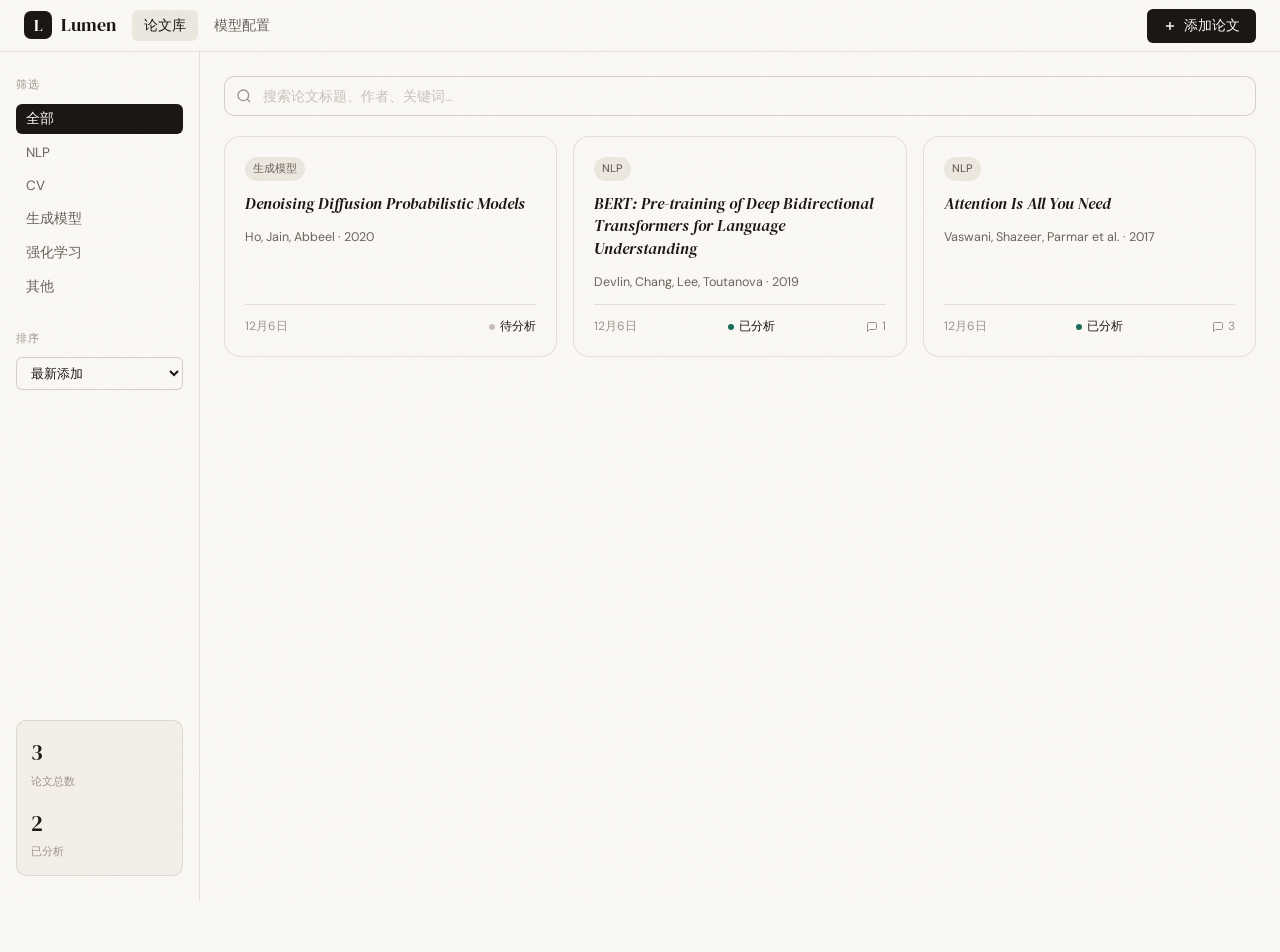
==== index.html @ 18b26f14 "Initial commit: Lumen paper reader v1 Pure vanilla HTML/CSS/JS academic paper reader with AI chat su" ====
<!DOCTYPE html>
<html lang="zh-CN">
<head>
<meta charset="UTF-8">
<meta name="viewport" content="width=device-width, initial-scale=1.0">
<title>Lumen · 论文助读</title>
<link rel="preconnect" href="https://fonts.googleapis.com">
<link rel="preconnect" href="https://fonts.gstatic.com" crossorigin>
<link href="https://fonts.googleapis.com/css2?family=DM+Serif+Display:ital@0;1&family=DM+Sans:ital,opsz,wght@0,9..40,300;0,9..40,400;0,9..40,500;1,9..40,300&display=swap" rel="stylesheet">
<link rel="stylesheet" href="css/base.css">
<link rel="stylesheet" href="css/index.css">
</head>
<body>
<div class="grain"></div>

<header class="topbar">
  <div class="logo">
    <span class="logo-mark">L</span>
    <span class="logo-text">Lumen</span>
  </div>
  <nav class="topnav">
    <a href="index.html" class="nav-link active">论文库</a>
    <a href="settings.html" class="nav-link">模型配置</a>
  </nav>
  <button class="btn-primary" onclick="openAddModal()">
    <svg width="14" height="14" viewBox="0 0 24 24" fill="none" stroke="currentColor" stroke-width="2.5"><line x1="12" y1="5" x2="12" y2="19"/><line x1="5" y1="12" x2="19" y2="12"/></svg>
    添加论文
  </button>
</header>

<main class="library-main">
  <aside class="library-sidebar">
    <div class="sidebar-section">
      <div class="sidebar-label">筛选</div>
      <div class="filter-tags" id="filterTags">
        <button class="ftag active" data-filter="all">全部</button>
        <button class="ftag" data-filter="NLP">NLP</button>
        <button class="ftag" data-filter="CV">CV</button>
        <button class="ftag" data-filter="生成模型">生成模型</button>
        <button class="ftag" data-filter="强化学习">强化学习</button>
        <button class="ftag" data-filter="其他">其他</button>
      </div>
    </div>
    <div class="sidebar-section">
      <div class="sidebar-label">排序</div>
      <select class="sort-select" id="sortSelect">
        <option value="date-desc">最新添加</option>
        <option value="date-asc">最早添加</option>
        <option value="title">标题 A→Z</option>
      </select>
    </div>
    <div class="sidebar-section stats-block">
      <div class="stat-item">
        <div class="stat-num" id="statTotal">0</div>
        <div class="stat-label">论文总数</div>
      </div>
      <div class="stat-item">
        <div class="stat-num" id="statAnalyzed">0</div>
        <div class="stat-label">已分析</div>
      </div>
    </div>
  </aside>

  <section class="library-grid-wrap">
    <div class="search-bar-wrap">
      <svg class="search-icon" width="16" height="16" viewBox="0 0 24 24" fill="none" stroke="currentColor" stroke-width="2"><circle cx="11" cy="11" r="8"/><line x1="21" y1="21" x2="16.65" y2="16.65"/></svg>
      <input type="text" class="search-input" id="searchInput" placeholder="搜索论文标题、作者、关键词…">
    </div>
    <div class="paper-grid" id="paperGrid">
      <div class="empty-state" id="emptyState" style="display:none;">
        <div class="empty-icon">
          <svg width="32" height="32" viewBox="0 0 24 24" fill="none" stroke="currentColor" stroke-width="1.5"><path d="M9 12h6M9 16h6M7 4H5a2 2 0 00-2 2v14a2 2 0 002 2h14a2 2 0 002-2V6a2 2 0 00-2-2h-2"/><rect x="9" y="2" width="6" height="4" rx="1"/></svg>
        </div>
        <p>暂无论文，点击右上角添加</p>
      </div>
    </div>
  </section>
</main>

<!-- Add Paper Modal -->
<div class="modal-overlay" id="addModal">
  <div class="modal-card">
    <div class="modal-header">
      <h2>添加论文</h2>
      <button class="modal-close" onclick="closeAddModal()">
        <svg width="18" height="18" viewBox="0 0 24 24" fill="none" stroke="currentColor" stroke-width="2"><line x1="18" y1="6" x2="6" y2="18"/><line x1="6" y1="6" x2="18" y2="18"/></svg>
      </button>
    </div>
    <div class="modal-body">
      <div class="field-group">
        <label class="field-label">论文标题 <span class="required">*</span></label>
        <input type="text" class="field-input" id="newTitle" placeholder="例：Attention Is All You Need">
      </div>
      <div class="field-group">
        <label class="field-label">论文链接（arXiv / DOI / URL）</label>
        <input type="text" class="field-input" id="newUrl" placeholder="https://arxiv.org/abs/1706.03762">
      </div>
      <div class="field-group">
        <label class="field-label">作者</label>
        <input type="text" class="field-input" id="newAuthors" placeholder="Vaswani et al.">
      </div>
      <div class="field-row">
        <div class="field-group">
          <label class="field-label">年份</label>
          <input type="text" class="field-input" id="newYear" placeholder="2024">
        </div>
        <div class="field-group">
          <label class="field-label">领域标签</label>
          <select class="field-input" id="newTag">
            <option value="NLP">NLP</option>
            <option value="CV">CV</option>
            <option value="生成模型">生成模型</option>
            <option value="强化学习">强化学习</option>
            <option value="其他">其他</option>
          </select>
        </div>
      </div>
      <div class="field-group">
        <label class="field-label">摘要（可粘贴原文 Abstract）</label>
        <textarea class="field-input field-textarea" id="newAbstract" placeholder="粘贴论文摘要，AI 将基于此生成初步分析…" rows="4"></textarea>
      </div>
    </div>
    <div class="modal-footer">
      <button class="btn-ghost" onclick="closeAddModal()">取消</button>
      <button class="btn-primary" onclick="submitAddPaper()">
        <span id="addBtnText">添加并分析</span>
      </button>
    </div>
  </div>
</div>

<script src="js/store.js"></script>
<script src="js/index.js"></script>
</body>
</html>
---- css/base.css ----
/* ===== LUMEN BASE DESIGN SYSTEM ===== */
*, *::before, *::after { box-sizing: border-box; margin: 0; padding: 0; }

:root {
  --ink: #1a1614;
  --ink-2: #3d3630;
  --ink-3: #6b625a;
  --ink-4: #9e9289;
  --ink-5: #c8c0b8;
  --paper: #faf8f5;
  --paper-2: #f3efe8;
  --paper-3: #ece7de;
  --accent: #c0541a;
  --accent-2: #e8722a;
  --accent-pale: #fdf0e8;
  --teal: #1a6b5a;
  --teal-pale: #e8f5f1;
  --blue: #1a4a7a;
  --blue-pale: #e8f0fa;
  --border: rgba(60,45,30,0.12);
  --border-2: rgba(60,45,30,0.2);
  --shadow-sm: 0 1px 3px rgba(26,22,20,0.08);
  --shadow: 0 4px 16px rgba(26,22,20,0.1);
  --shadow-lg: 0 12px 40px rgba(26,22,20,0.14);
  --radius: 10px;
  --radius-sm: 6px;
  --radius-lg: 16px;
  --font-display: 'DM Serif Display', Georgia, serif;
  --font-body: 'DM Sans', system-ui, sans-serif;
  --topbar-h: 52px;
  --transition: 0.18s cubic-bezier(0.4, 0, 0.2, 1);
}

html { font-size: 15px; }
body {
  font-family: var(--font-body);
  background: var(--paper);
  color: var(--ink);
  min-height: 100vh;
  line-height: 1.6;
  -webkit-font-smoothing: antialiased;
}

.grain {
  position: fixed; inset: 0; pointer-events: none; z-index: 999;
  background-image: url("data:image/svg+xml,%3Csvg viewBox='0 0 256 256' xmlns='http://www.w3.org/2000/svg'%3E%3Cfilter id='noise'%3E%3CfeTurbulence type='fractalNoise' baseFrequency='0.9' numOctaves='4' stitchTiles='stitch'/%3E%3C/filter%3E%3Crect width='100%25' height='100%25' filter='url(%23noise)' opacity='0.03'/%3E%3C/svg%3E");
  opacity: 0.5;
}

/* TOPBAR */
.topbar {
  position: fixed; top: 0; left: 0; right: 0; z-index: 100;
  height: var(--topbar-h);
  display: flex; align-items: center; gap: 16px; padding: 0 24px;
  background: rgba(250,248,245,0.92);
  backdrop-filter: blur(12px);
  border-bottom: 1px solid var(--border);
}
.logo { display: flex; align-items: center; gap: 9px; flex-shrink: 0; }
.logo-mark {
  width: 28px; height: 28px; border-radius: 7px;
  background: var(--ink); color: var(--paper);
  display: flex; align-items: center; justify-content: center;
  font-family: var(--font-display); font-size: 16px;
}
.logo-text { font-family: var(--font-display); font-size: 18px; color: var(--ink); }
.topnav { display: flex; gap: 4px; flex: 1; }
.nav-link {
  padding: 5px 12px; border-radius: var(--radius-sm);
  text-decoration: none; font-size: 13.5px; color: var(--ink-3);
  transition: var(--transition);
}
.nav-link:hover { background: var(--paper-2); color: var(--ink); }
.nav-link.active { color: var(--ink); background: var(--paper-3); font-weight: 500; }

/* BUTTONS */
.btn-primary {
  display: inline-flex; align-items: center; gap: 7px;
  padding: 8px 16px; border-radius: var(--radius-sm);
  background: var(--ink); color: var(--paper);
  border: none; cursor: pointer; font-family: var(--font-body);
  font-size: 13.5px; font-weight: 500;
  transition: var(--transition);
  white-space: nowrap;
}
.btn-primary:hover { background: var(--ink-2); transform: translateY(-1px); box-shadow: var(--shadow-sm); }
.btn-primary:active { transform: none; }
.btn-ghost {
  display: inline-flex; align-items: center; gap: 7px;
  padding: 8px 16px; border-radius: var(--radius-sm);
  background: transparent; color: var(--ink-3);
  border: 1px solid var(--border-2); cursor: pointer;
  font-family: var(--font-body); font-size: 13.5px;
  transition: var(--transition);
}
.btn-ghost:hover { background: var(--paper-2); color: var(--ink); }
.icon-btn {
  display: flex; align-items: center; justify-content: center;
  width: 30px; height: 30px; border-radius: var(--radius-sm);
  background: transparent; border: none; cursor: pointer;
  color: var(--ink-3); transition: var(--transition);
}
.icon-btn:hover { background: var(--paper-3); color: var(--ink); }
.icon-btn.active { background: var(--paper-3); color: var(--ink); font-weight: 500; font-size: 13px; width: auto; padding: 0 10px; }
.icon-btn.danger:hover { background: #fde8e8; color: #c0281a; }

/* FORM ELEMENTS */
.field-group { display: flex; flex-direction: column; gap: 6px; }
.field-label { font-size: 13px; font-weight: 500; color: var(--ink-2); }
.required { color: var(--accent); }
.field-input {
  width: 100%; padding: 9px 12px;
  background: var(--paper); border: 1px solid var(--border-2);
  border-radius: var(--radius-sm); color: var(--ink);
  font-family: var(--font-body); font-size: 14px;
  transition: var(--transition); outline: none;
}
.field-input:focus { border-color: var(--ink-3); box-shadow: 0 0 0 3px rgba(26,22,20,0.06); }
.field-input::placeholder { color: var(--ink-5); }
select.field-input { cursor: pointer; }
.field-textarea { resize: vertical; min-height: 80px; line-height: 1.6; }
.field-row { display: grid; grid-template-columns: 1fr 1fr; gap: 14px; }
.field-hint { font-size: 12px; color: var(--ink-4); }

/* MODAL */
.modal-overlay {
  position: fixed; inset: 0; z-index: 200;
  background: rgba(26,22,20,0.45);
  display: flex; align-items: center; justify-content: center;
  opacity: 0; pointer-events: none;
  transition: opacity var(--transition);
  backdrop-filter: blur(4px);
}
.modal-overlay.show { opacity: 1; pointer-events: auto; }
.modal-card {
  background: var(--paper); border-radius: var(--radius-lg);
  border: 1px solid var(--border);
  width: 90%; max-width: 500px;
  box-shadow: var(--shadow-lg);
  transform: translateY(16px);
  transition: transform var(--transition);
  max-height: 90vh; display: flex; flex-direction: column;
}
.modal-overlay.show .modal-card { transform: none; }
.modal-header {
  padding: 20px 24px 16px;
  display: flex; align-items: center; justify-content: space-between;
  border-bottom: 1px solid var(--border);
}
.modal-header h2 { font-family: var(--font-display); font-size: 20px; }
.modal-close {
  background: none; border: none; cursor: pointer;
  color: var(--ink-3); padding: 4px; border-radius: var(--radius-sm);
  transition: var(--transition);
}
.modal-close:hover { background: var(--paper-3); color: var(--ink); }
.modal-body { padding: 20px 24px; overflow-y: auto; display: flex; flex-direction: column; gap: 16px; }
.modal-footer {
  padding: 16px 24px;
  border-top: 1px solid var(--border);
  display: flex; justify-content: flex-end; gap: 10px;
}

/* UTILITIES */
.hidden { display: none !important; }
.spinner {
  width: 20px; height: 20px; border: 2px solid var(--border);
  border-top-color: var(--ink-3); border-radius: 50%;
  animation: spin 0.7s linear infinite;
}
@keyframes spin { to { transform: rotate(360deg); } }

/* TOAST */
.toast-container { position: fixed; bottom: 24px; right: 24px; z-index: 500; display: flex; flex-direction: column; gap: 8px; }
.toast {
  padding: 10px 16px; border-radius: var(--radius);
  background: var(--ink); color: var(--paper);
  font-size: 13.5px; box-shadow: var(--shadow);
  animation: toastIn 0.2s ease, toastOut 0.2s ease 2.6s forwards;
  max-width: 280px;
}
.toast.success { background: var(--teal); }
.toast.error { background: #c0281a; }
@keyframes toastIn { from { opacity: 0; transform: translateY(8px); } to { opacity: 1; transform: none; } }
@keyframes toastOut { to { opacity: 0; transform: translateY(8px); } }
---- css/index.css ----
/* ===== INDEX / LIBRARY PAGE ===== */
.library-main {
  margin-top: var(--topbar-h);
  display: flex;
  min-height: calc(100vh - var(--topbar-h));
}

.library-sidebar {
  width: 200px; min-width: 200px;
  padding: 24px 16px;
  border-right: 1px solid var(--border);
  display: flex; flex-direction: column; gap: 28px;
  position: sticky; top: var(--topbar-h);
  height: calc(100vh - var(--topbar-h));
  overflow-y: auto;
}
.sidebar-section { display: flex; flex-direction: column; gap: 10px; }
.sidebar-label { font-size: 11px; font-weight: 500; letter-spacing: 0.06em; text-transform: uppercase; color: var(--ink-4); }

.filter-tags { display: flex; flex-direction: column; gap: 4px; }
.ftag {
  display: block; width: 100%; text-align: left;
  padding: 6px 10px; border-radius: var(--radius-sm);
  background: transparent; border: none; cursor: pointer;
  font-family: var(--font-body); font-size: 13.5px; color: var(--ink-3);
  transition: var(--transition);
}
.ftag:hover { background: var(--paper-3); color: var(--ink); }
.ftag.active { background: var(--ink); color: var(--paper); font-weight: 500; }

.sort-select {
  width: 100%; padding: 6px 10px;
  border: 1px solid var(--border-2); border-radius: var(--radius-sm);
  background: var(--paper); color: var(--ink);
  font-family: var(--font-body); font-size: 13px; cursor: pointer;
  outline: none;
}
.sort-select:focus { border-color: var(--ink-3); }

.stats-block {
  display: flex; gap: 16px;
  padding: 14px; background: var(--paper-2);
  border-radius: var(--radius); border: 1px solid var(--border);
  margin-top: auto;
}
.stat-item { display: flex; flex-direction: column; gap: 2px; }
.stat-num { font-family: var(--font-display); font-size: 22px; color: var(--ink); }
.stat-label { font-size: 11px; color: var(--ink-4); }

/* GRID */
.library-grid-wrap {
  flex: 1; padding: 24px;
  display: flex; flex-direction: column; gap: 20px;
  overflow-y: auto;
}
.search-bar-wrap {
  position: relative; flex-shrink: 0;
}
.search-icon {
  position: absolute; left: 12px; top: 50%; transform: translateY(-50%);
  color: var(--ink-4); pointer-events: none;
}
.search-input {
  width: 100%; padding: 10px 14px 10px 38px;
  border: 1px solid var(--border-2); border-radius: var(--radius);
  background: var(--paper); color: var(--ink);
  font-family: var(--font-body); font-size: 14px; outline: none;
  transition: var(--transition);
}
.search-input:focus { border-color: var(--ink-3); box-shadow: 0 0 0 3px rgba(26,22,20,0.06); }
.search-input::placeholder { color: var(--ink-5); }

.paper-grid {
  display: grid;
  grid-template-columns: repeat(auto-fill, minmax(280px, 1fr));
  gap: 16px;
  align-content: start;
}

/* PAPER CARD */
.paper-card {
  background: var(--paper); border: 1px solid var(--border);
  border-radius: var(--radius-lg); padding: 20px;
  cursor: pointer; transition: var(--transition);
  display: flex; flex-direction: column; gap: 12px;
  position: relative; overflow: hidden;
  animation: cardIn 0.25s ease both;
}
@keyframes cardIn { from { opacity: 0; transform: translateY(8px); } to { opacity: 1; transform: none; } }
.paper-card::before {
  content: ''; position: absolute; top: 0; left: 0;
  width: 100%; height: 3px;
  background: var(--accent);
  transform: scaleX(0); transform-origin: left;
  transition: transform var(--transition);
}
.paper-card:hover {
  border-color: var(--border-2);
  box-shadow: var(--shadow);
  transform: translateY(-2px);
}
.paper-card:hover::before { transform: scaleX(1); }

.card-header { display: flex; align-items: flex-start; justify-content: space-between; gap: 10px; }
.card-tag {
  display: inline-block; padding: 3px 8px;
  border-radius: 20px; font-size: 11px; font-weight: 500;
  background: var(--paper-3); color: var(--ink-3);
  white-space: nowrap; flex-shrink: 0;
}
.card-menu-btn {
  background: none; border: none; cursor: pointer;
  color: var(--ink-4); padding: 2px; border-radius: var(--radius-sm);
  opacity: 0; transition: var(--transition);
}
.paper-card:hover .card-menu-btn { opacity: 1; }
.card-menu-btn:hover { background: var(--paper-3); color: var(--ink); }

.card-title {
  font-family: var(--font-display); font-size: 15.5px; font-style: italic;
  color: var(--ink); line-height: 1.45;
  display: -webkit-box; -webkit-line-clamp: 3; -webkit-box-orient: vertical; overflow: hidden;
}
.card-authors { font-size: 12.5px; color: var(--ink-3); }
.card-footer {
  display: flex; align-items: center; justify-content: space-between;
  padding-top: 12px; border-top: 1px solid var(--border);
  margin-top: auto;
}
.card-date { font-size: 12px; color: var(--ink-4); }
.card-status {
  display: flex; align-items: center; gap: 5px;
  font-size: 12px;
}
.status-dot {
  width: 6px; height: 6px; border-radius: 50%;
  background: var(--ink-5);
}
.status-dot.analyzed { background: var(--teal); }
.card-chat-count {
  display: flex; align-items: center; gap: 4px;
  font-size: 12px; color: var(--ink-4);
}

.empty-state {
  grid-column: 1 / -1;
  display: flex; flex-direction: column; align-items: center; gap: 14px;
  padding: 80px 20px; color: var(--ink-4); text-align: center;
}
.empty-icon {
  width: 56px; height: 56px; border-radius: 50%;
  background: var(--paper-2); border: 1px solid var(--border);
  display: flex; align-items: center; justify-content: center;
  color: var(--ink-5);
}
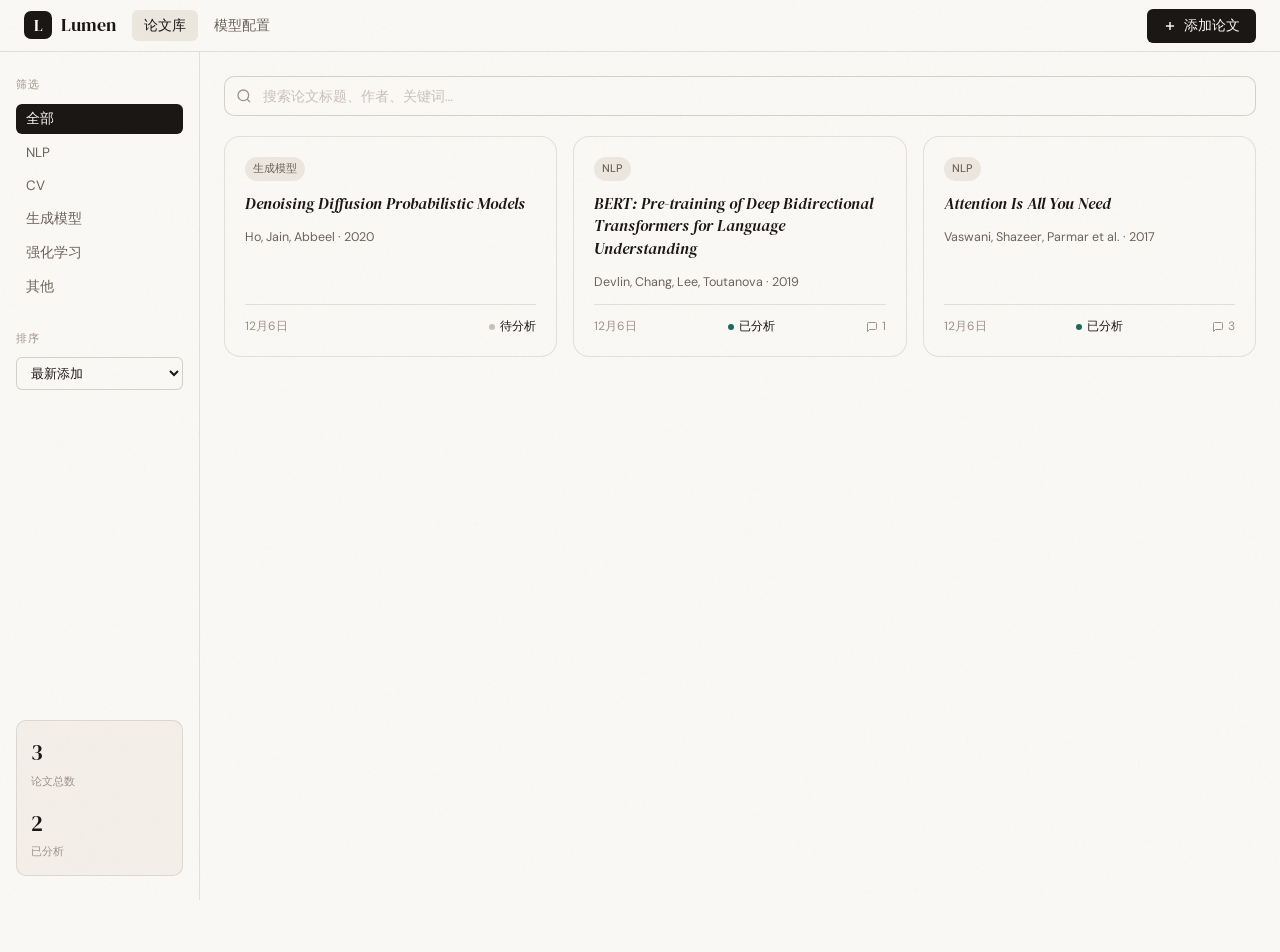
==== commit d976f3c6: "Add mobile responsiveness, cleanup, accessibility, and blob URL fixes - Add media queries for reader" ====
--- a/index.html
+++ b/index.html
@@ -78,7 +78,7 @@
 </main>
 
 <!-- Add Paper Modal -->
-<div class="modal-overlay" id="addModal">
+<div class="modal-overlay" id="addModal" role="dialog" aria-modal="true" aria-label="添加论文">
   <div class="modal-card">
     <div class="modal-header">
       <h2>添加论文</h2>
@@ -94,6 +94,14 @@
       <div class="field-group">
         <label class="field-label">论文链接（arXiv / DOI / URL）</label>
         <input type="text" class="field-input" id="newUrl" placeholder="https://arxiv.org/abs/1706.03762">
+      </div>
+      <div class="field-group">
+        <label class="field-label">PDF 文件</label>
+        <div class="pdf-upload-zone" id="pdfUploadZone" onclick="document.getElementById('newPdfFile').click()">
+          <svg class="upload-icon" width="24" height="24" viewBox="0 0 24 24" fill="none" stroke="currentColor" stroke-width="1.5"><path d="M14 2H6a2 2 0 00-2 2v16a2 2 0 002 2h12a2 2 0 002-2V8z"/><polyline points="14 2 14 8 20 8"/><line x1="12" y1="18" x2="12" y2="12"/><polyline points="9 15 12 12 15 15"/></svg>
+          <span class="upload-text" id="pdfUploadText">点击或拖拽上传 PDF</span>
+          <input type="file" id="newPdfFile" accept=".pdf" style="display:none" onchange="onPdfSelected(this)">
+        </div>
       </div>
       <div class="field-group">
         <label class="field-label">作者</label>
--- a/css/index.css
+++ b/css/index.css
@@ -153,3 +153,43 @@
   display: flex; align-items: center; justify-content: center;
   color: var(--ink-5);
 }
+
+/* PDF Upload Zone (modal) */
+.pdf-upload-zone {
+  display: flex; align-items: center; gap: 10px;
+  padding: 12px 16px;
+  border: 2px dashed var(--border-2);
+  border-radius: var(--radius);
+  cursor: pointer;
+  color: var(--ink-4);
+  transition: var(--transition);
+}
+.pdf-upload-zone:hover,
+.pdf-upload-zone.drag-over {
+  border-color: var(--ink-3);
+  background: var(--paper-3);
+  color: var(--ink-2);
+}
+.pdf-upload-zone.has-file {
+  border-style: solid;
+  border-color: var(--teal);
+  background: var(--teal-pale);
+  color: var(--teal);
+}
+.pdf-upload-zone .upload-icon { flex-shrink: 0; }
+.pdf-upload-zone .upload-text { font-size: 13.5px; }
+
+/* Card PDF badge */
+.card-pdf-badge {
+  display: inline-flex; align-items: center; gap: 3px;
+  font-size: 11px; color: var(--ink-4);
+  padding: 2px 6px; border-radius: 4px;
+  background: var(--paper-2);
+}
+
+/* Mobile */
+@media (max-width: 768px) {
+  .library-sidebar { display: none; }
+  .paper-grid { grid-template-columns: 1fr; }
+  .library-grid-wrap { padding: 16px; }
+}
